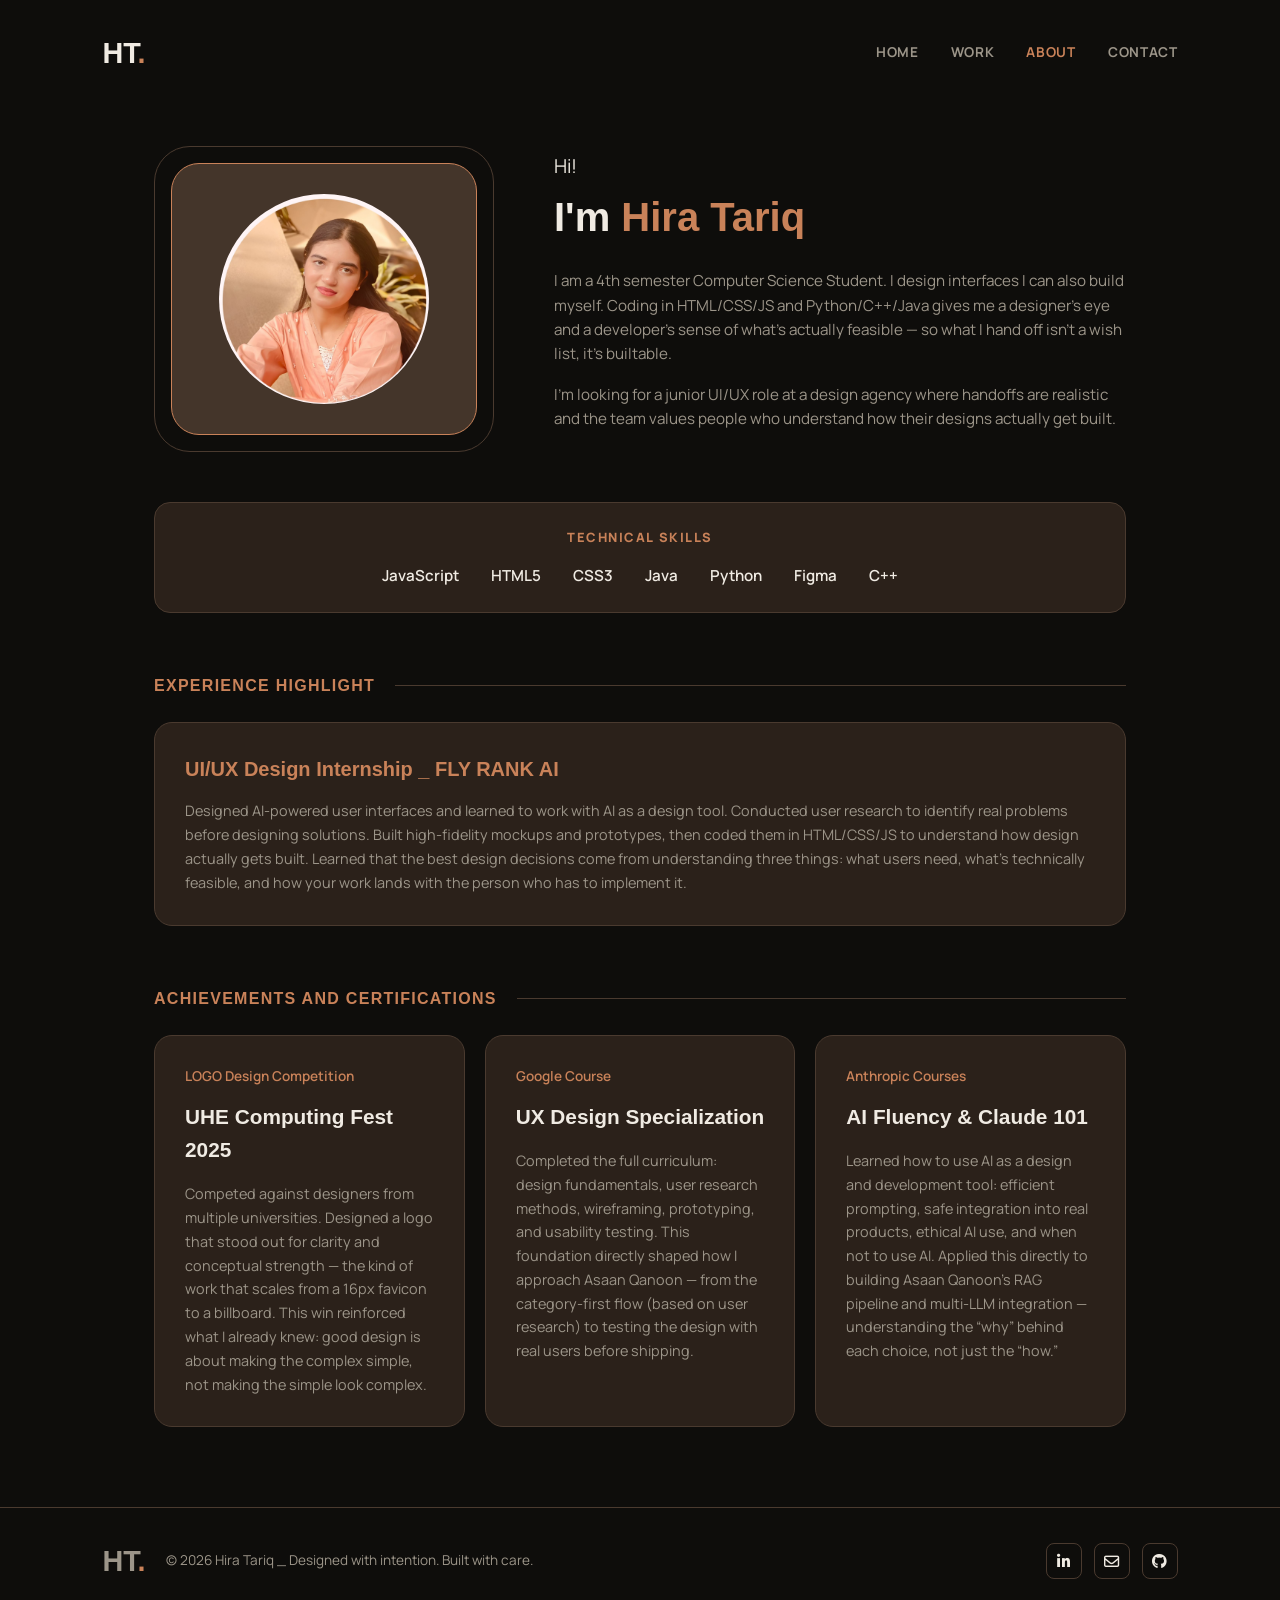
==== About.html @ c529d060 "Add files via upload" ====
<!DOCTYPE html>
<html lang="en">
<head>
    <meta charset="UTF-8">
    <meta name="viewport" content="width=device-width, initial-scale=1.0">
    <title>About | Hira Tariq</title>
    <link rel="stylesheet" href="About.css">
    
    <!-- Google Fonts: Bricolage Grotesk & Manrope -->
    <link rel="preconnect" href="https://fonts.googleapis.com">
    <link rel="preconnect" href="https://fonts.gstatic.com" crossorigin>
    <link href="https://fonts.googleapis.com/css2?family=Bricolage+Grotesk:opsz,wght@12..96,400..800&family=Manrope:wght@400;500;600;700&display=swap" rel="stylesheet">
    
    <!-- Font Awesome for Social Icons -->
    <link rel="stylesheet" href="https://cdnjs.cloudflare.com/ajax/libs/font-awesome/6.5.1/css/all.min.css">
</head>
<body>

    <!-- Header Navbar -->
    <header class="navbar">
        <div class="logo">HT<span>.</span></div>
        <nav class="nav-links">
            <a href="index.html">HOME</a>
            <a href="Work.html">WORK</a>
            <a href="About.html" class="active">ABOUT</a>
            <a href="Contact.html">CONTACT</a>
        </nav>
    </header>

    <main class="about-container">
        
        <!-- Hero / Intro Section -->
        <section class="about-hero">
            <div class="profile-card-outer">
                <div class="profile-card-inner">
                    <img src="../Image/Hira Tariq Image.jpeg" alt="Hira Tariq" class="about-img">
                </div>
            </div>

            <div class="about-intro-text">
                <span class="greeting">Hi!</span>
                <h1>I'm <span class="accent-text">Hira Tariq</span></h1>
                
                <p>
                    I am a 4th semester Computer Science Student. I design interfaces I can also build myself. Coding in HTML/CSS/JS and Python/C++/Java gives me a designer's eye and a developer's sense of what's actually feasible — so what I hand off isn't a wish list, it's builtable.
                </p>
                <p>
                    I'm looking for a junior UI/UX role at a design agency where handoffs are realistic and the team values people who understand how their designs actually get built.
                </p>
            </div>
        </section>

        <!-- Technical Skills Section -->
        <section class="skills-box-section">
            <div class="skills-box">
                <div class="skills-title">TECHNICAL SKILLS</div>
                <div class="skills-list">
                    <span>JavaScript</span>
                    <span>HTML5</span>
                    <span>CSS3</span>
                    <span>Java</span>
                    <span>Python</span>
                    <span>Figma</span>
                    <span>C++</span>
                </div>
            </div>
        </section>

        <!-- Experience Highlight Section -->
        <section class="section-block">
            <div class="section-header-line">
                <h2>EXPERIENCE HIGHLIGHT</h2>
                <div class="header-line"></div>
            </div>
            
            <div class="content-card experience-card">
                <h3 class="card-title">UI/UX Design Internship _ FLY RANK AI</h3>
                <p>
                    Designed AI-powered user interfaces and learned to work with AI as a design tool. Conducted user research to identify real problems before designing solutions. Built high-fidelity mockups and prototypes, then coded them in HTML/CSS/JS to understand how design actually gets built. Learned that the best design decisions come from understanding three things: what users need, what's technically feasible, and how your work lands with the person who has to implement it.
                </p>
            </div>
        </section>

        <!-- Achievements & Certifications Section -->
        <section class="section-block">
            <div class="section-header-line">
                <h2>Achievements and Certifications</h2>
                <div class="header-line"></div>
            </div>

            <div class="cards-grid">
                <!-- Card 1 -->
                <div class="content-card">
                    <div class="card-tagline">LOGO Design Competition</div>
                    <h3 class="card-heading">UHE Computing Fest 2025</h3>
                    <p>
                        Competed against designers from multiple universities. Designed a logo that stood out for clarity and conceptual strength — the kind of work that scales from a 16px favicon to a billboard. This win reinforced what I already knew: good design is about making the complex simple, not making the simple look complex.
                    </p>
                </div>

                <!-- Card 2 -->
                <div class="content-card">
                    <div class="card-tagline">Google Course</div>
                    <h3 class="card-heading">UX Design Specialization</h3>
                    <p>
                        Completed the full curriculum: design fundamentals, user research methods, wireframing, prototyping, and usability testing. This foundation directly shaped how I approach Asaan Qanoon — from the category-first flow (based on user research) to testing the design with real users before shipping.
                    </p>
                </div>

                <!-- Card 3 -->
                <div class="content-card">
                    <div class="card-tagline">Anthropic Courses</div>
                    <h3 class="card-heading">AI Fluency & Claude 101</h3>
                    <p>
                        Learned how to use AI as a design and development tool: efficient prompting, safe integration into real products, ethical AI use, and when not to use AI. Applied this directly to building Asaan Qanoon's RAG pipeline and multi-LLM integration — understanding the “why” behind each choice, not just the “how.”
                    </p>
                </div>
            </div>
        </section>

    </main>

    <!-- Footer -->
    <footer class="footer">
        <div class="footer-left">
            <div class="logo">HT<span>.</span></div>
            <p>© 2026 Hira Tariq _ Designed with intention. Built with care.</p>
        </div>
        <div class="footer-socials">
            <a href="https://www.linkedin.com/in/hira-tariq-071b00324/" target="blank" aria-label="LinkedIn"><i class="fa-brands fa-linkedin-in"></i></a>
            <a href="https://mail.google.com/mail/?view=cm&fs=1&to=ht0519839@gmail.com&su=Portfolio%20Inquiry" target="_blank" rel="noopener noreferrer" aria-label="Email">
    <i class="fa-regular fa-envelope"></i>
</a>
            <a href="https://github.com/Hira807" target="blank" aria-label="GitHub"><i class="fa-brands fa-github"></i></a>
        </div>

</body>
</html>
---- About.css ----
:root {
    --bg-color: #0E0D0B;
    --accent-color: #C98259;
    --text-color: #F0EBE3;
    --muted-color: #9C9589;
    --card-bg: #2B211A;
    --card-border: #4A3A2F;
    --card-inner-bg: #44352A;
    
    --font-heading: 'Bricolage Grotesk', sans-serif;
    --font-body: 'Manrope', sans-serif;
}

* {
    margin: 0;
    padding: 0;
    box-sizing: border-box;
}

body {
    background-color: var(--bg-color);
    color: var(--text-color);
    font-family: var(--font-body);
    line-height: 1.6;
    overflow-x: hidden;
}

h1, h2, h3, .logo, .card-heading {
    font-family: var(--font-heading);
    font-weight: 700;
}

.accent-text {
    color: var(--accent-color);
}

/* Navbar Navigation */
.navbar {
    display: flex;
    justify-content: space-between;
    align-items: center;
    padding: 30px 8%;
    max-width: 1280px;
    margin: 0 auto;
}

.logo {
    font-size: 1.8rem;
    font-weight: 800;
}

.logo span {
    color: var(--accent-color);
}

.nav-links {
    display: flex;
    gap: 32px;
}

.nav-links a {
    color: var(--muted-color);
    text-decoration: none;
    font-size: 0.85rem;
    font-weight: 700;
    letter-spacing: 0.05em;
    transition: color 0.3s ease;
}

.nav-links a:hover,
.nav-links a.active {
    color: var(--accent-color) !important;
}

/* Main Container */
.about-container {
    max-width: 1100px;
    margin: 40px auto 80px auto;
    padding: 0 5%;
}

/* Hero Section */
.about-hero {
    display: grid;
    grid-template-columns: 340px 1fr;
    gap: 60px;
    align-items: center;
    margin-bottom: 50px;
}

/* Nested Outer / Inner Border Card */
.profile-card-outer {
    border: 1px solid var(--card-border);
    border-radius: 36px;
    padding: 16px;
    background: transparent;
}

.profile-card-inner {
    background-color: var(--card-inner-bg);
    border: 1.5px solid var(--accent-color);
    border-radius: 28px;
    padding: 30px;
    display: flex;
    justify-content: center;
    align-items: center;
}

.about-img {
    width: 210px;
    height: 210px;
    border-radius: 50%;
    object-fit: cover;
}

.about-intro-text .greeting {
    font-size: 1.2rem;
    color: var(--text-color);
    display: block;
    margin-bottom: 4px;
}

.about-intro-text h1 {
    font-size: 2.5rem;
    margin-bottom: 20px;
}

.about-intro-text p {
    color: var(--muted-color);
    font-size: 0.95rem;
    margin-bottom: 16px;
    line-height: 1.6;
}

/* Technical Skills Box */
.skills-box-section {
    margin-bottom: 60px;
}

.skills-box {
    background-color: var(--card-bg);
    border: 1px solid var(--card-border);
    border-radius: 16px;
    padding: 24px 30px;
    text-align: center;
}

.skills-title {
    font-size: 0.8rem;
    color: var(--accent-color);
    font-weight: 800;
    letter-spacing: 0.12em;
    margin-bottom: 16px;
}

.skills-list {
    display: flex;
    justify-content: center;
    gap: 32px;
    flex-wrap: wrap;
    color: var(--text-color);
    font-weight: 600;
    font-size: 0.95rem;
}

/* Section Blocks & Lines */
.section-block {
    margin-bottom: 60px;
}

.section-header-line {
    display: flex;
    align-items: center;
    gap: 20px;
    margin-bottom: 24px;
}

.section-header-line h2 {
    font-size: 1rem;
    color: var(--accent-color);
    letter-spacing: 0.08em;
    text-transform: uppercase;
    white-space: nowrap;
}

.header-line {
    width: 100%;
    height: 1px;
    background-color: var(--card-border);
}

/* Content Cards */
.content-card {
    background-color: var(--card-bg);
    border: 1px solid var(--card-border);
    border-radius: 18px;
    padding: 30px;
}

.experience-card .card-title {
    color: var(--accent-color);
    font-size: 1.25rem;
    margin-bottom: 14px;
}

.content-card p {
    color: var(--muted-color);
    font-size: 0.9rem;
    line-height: 1.65;
}

/* 3-Column Grid */
.cards-grid {
    display: grid;
    grid-template-columns: repeat(3, 1fr);
    gap: 20px;
}

.card-tagline {
    color: var(--accent-color);
    font-size: 0.85rem;
    margin-bottom: 12px;
    font-weight: 600;
}

.card-heading {
    font-size: 1.3rem;
    color: var(--text-color);
    margin-bottom: 16px;
}

/* Footer Layout */
.footer {
    border-top: 1px solid var(--card-border);
    padding: 30px 8%;
    display: flex;
    justify-content: space-between;
    align-items: center;
    max-width: 1280px;
    margin: 0 auto;
}

.footer-left {
    display: flex;
    align-items: center;
    gap: 20px;
    color: var(--muted-color);
    font-size: 0.85rem;
}

.footer-socials {
    display: flex;
    gap: 12px;
}

.footer-socials a {
    width: 36px;
    height: 36px;
    border: 1px solid var(--card-border);
    border-radius: 8px;
    display: flex;
    align-items: center;
    justify-content: center;
    color: var(--text-color);
    text-decoration: none;
    font-size: 0.95rem;
    transition: all 0.3s ease;
}

.footer-socials a:hover {
    border-color: var(--accent-color);
    color: var(--accent-color);
}

/* Responsive Styles */
@media (max-width: 900px) {
    .about-hero {
        grid-template-columns: 1fr;
        justify-items: center;
        text-align: center;
    }
    .cards-grid {
        grid-template-columns: 1fr;
    }
}

@media (max-width: 768px) {
    .navbar, .footer {
        flex-direction: column;
        gap: 20px;
        text-align: center;
    }
    .footer-left {
        flex-direction: column;
    }
    .skills-list {
        gap: 16px;
    }
}
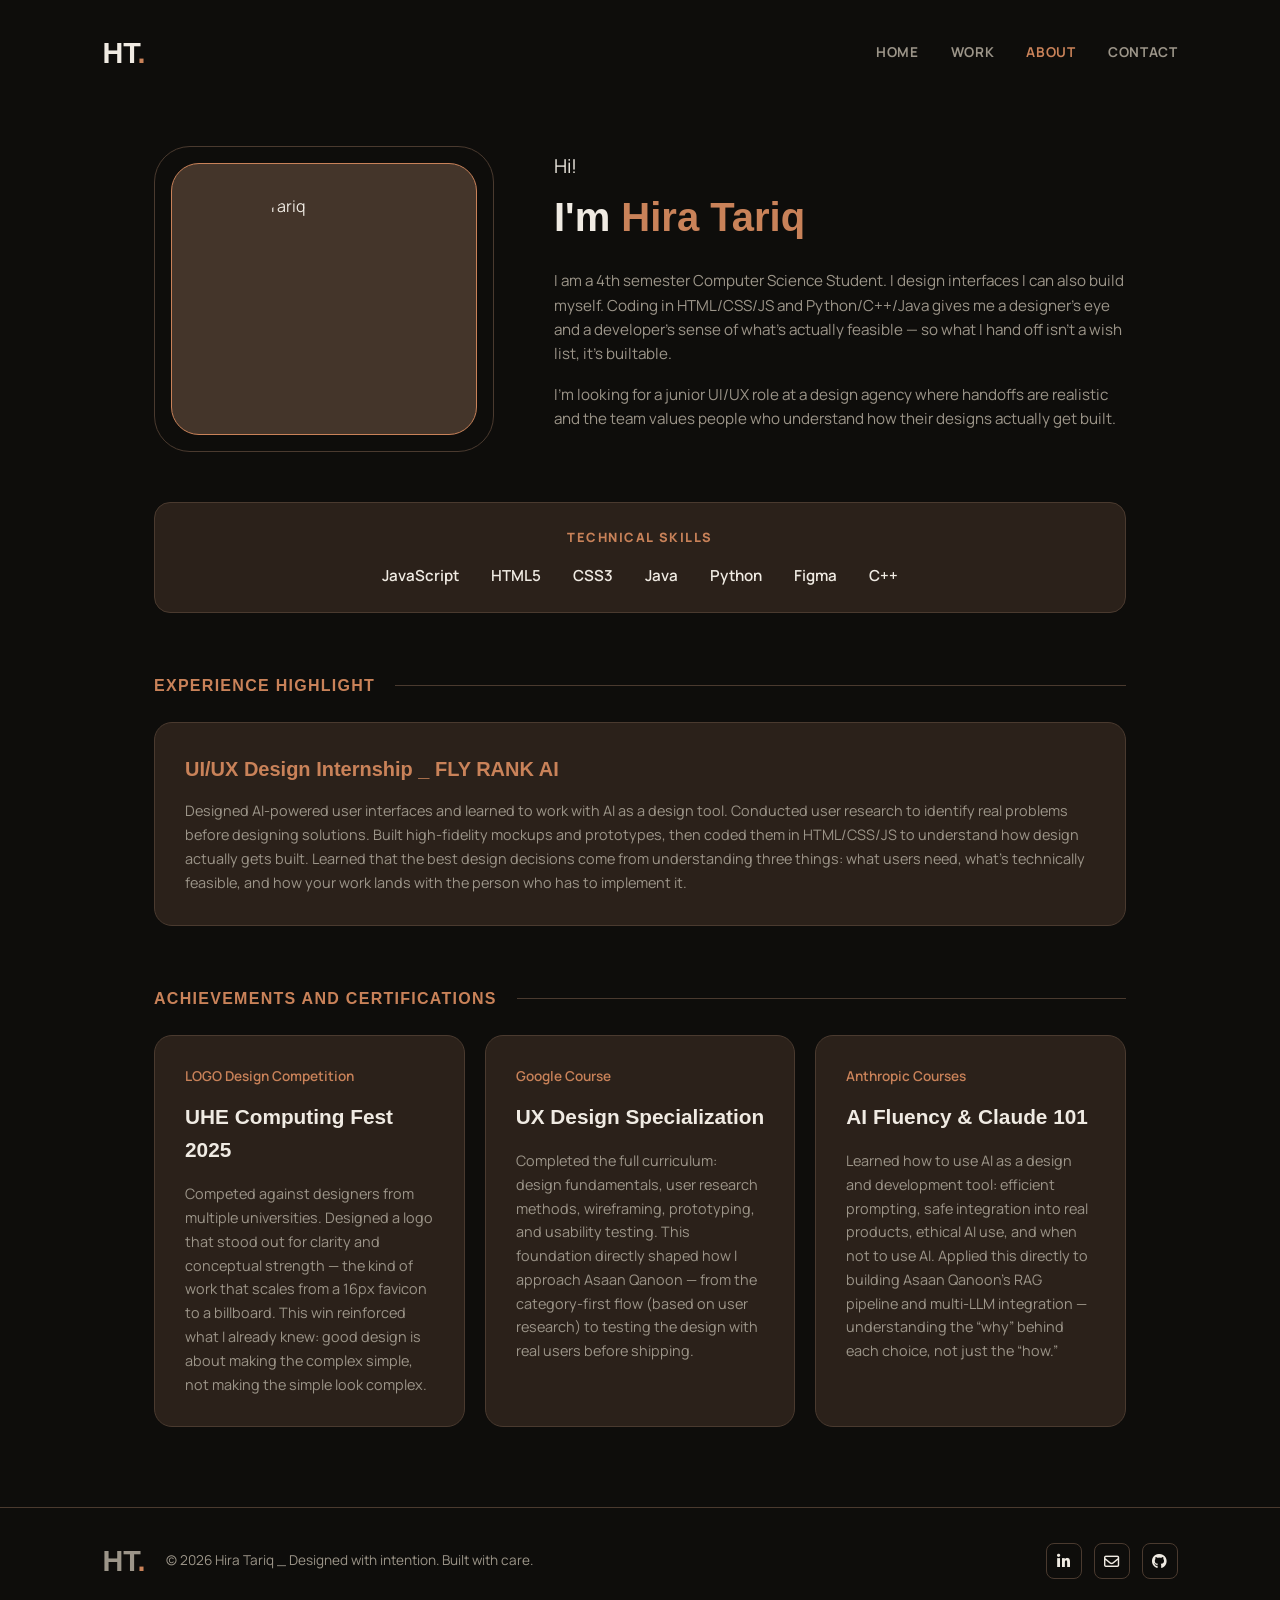
==== commit 2e606077: "About.html" ====
--- a/About.html
+++ b/About.html
@@ -33,7 +33,7 @@
         <section class="about-hero">
             <div class="profile-card-outer">
                 <div class="profile-card-inner">
-                    <img src="../Image/Hira Tariq Image.jpeg" alt="Hira Tariq" class="about-img">
+                    <img src="../Image/Hira Tariq Image.png" alt="Hira Tariq" class="about-img">
                 </div>
             </div>
 
@@ -135,4 +135,4 @@
         </div>
 
 </body>
-</html>+</html>
